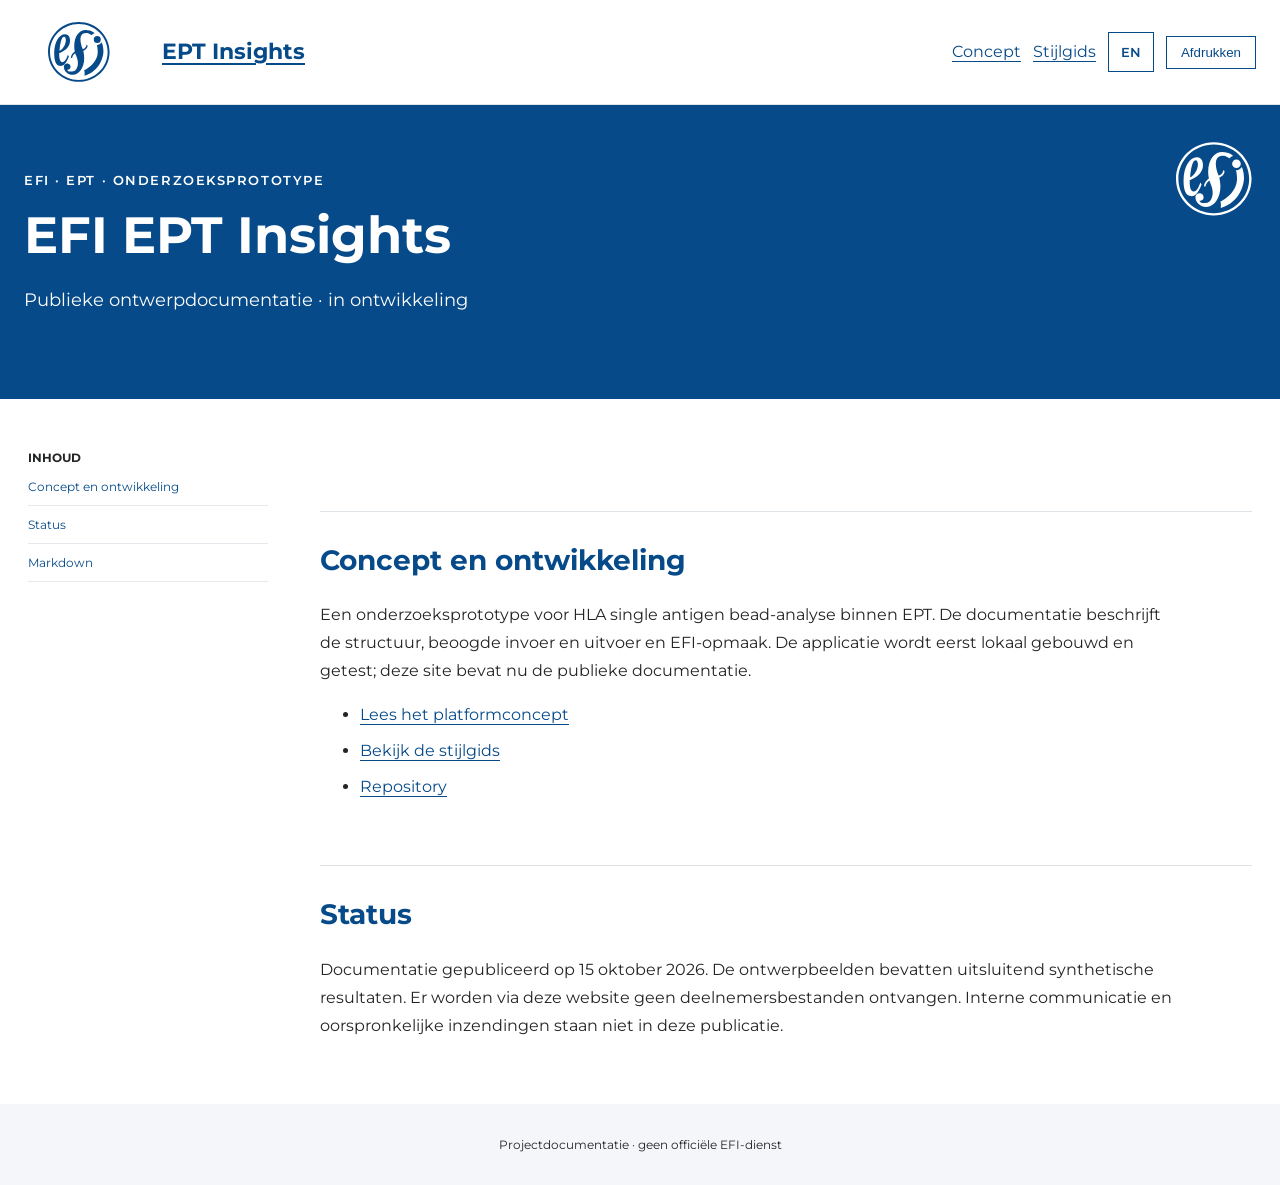
==== docs/index.html @ ce4183cf "Publish curated bilingual EPT concept and EFI style documentation" ====
<!doctype html><html lang="nl"><head><meta charset="utf-8"><meta name="viewport" content="width=device-width,initial-scale=1"><meta name="referrer" content="strict-origin-when-cross-origin"><title>EFI EPT Insights</title><link rel="icon" href="assets/logo-color.svg"><link rel="stylesheet" href="assets/efi.css"></head><body><header class="top"><img src="assets/logo-color.svg" alt="EFI"><a class="brand" href="index_NL.html">EPT Insights</a><div class="header-actions"><a href="concept_NL.html">Concept</a><a href="style_NL.html">Stijlgids</a><a class="language-switch" href="index_EN.html" lang="en" hreflang="en">EN</a><button class="print" onclick="window.print()">Afdrukken</button></div></header><div class="hero"><div class="eyebrow">EFI · EPT · Onderzoeksprototype</div><h1>EFI EPT Insights</h1><p>Publieke ontwerpdocumentatie · in ontwikkeling</p><img class="hero-logo" src="assets/logo-white.svg" alt="EFI"></div><div class="layout"><aside><strong>INHOUD</strong><a href="#concept-en-ontwikkeling">Concept en ontwikkeling</a><a href="#status">Status</a><a href="index_NL.md">Markdown</a></aside><main><h2 id="concept-en-ontwikkeling">Concept en ontwikkeling</h2>
<p>Een onderzoeksprototype voor HLA single antigen bead-analyse binnen EPT. De documentatie beschrijft de structuur, beoogde invoer en uitvoer en EFI-opmaak. De applicatie wordt eerst lokaal gebouwd en getest; deze site bevat nu de publieke documentatie.</p>
<ul>
<li><a href="concept_NL.html">Lees het platformconcept</a></li>
<li><a href="style_NL.html">Bekijk de stijlgids</a></li>
<li><a href="https://github.com/espierin/ept">Repository</a></li>
</ul>
<h2 id="status">Status</h2>
<p>Documentatie gepubliceerd op 15 oktober 2026. De ontwerpbeelden bevatten uitsluitend synthetische resultaten. Er worden via deze website geen deelnemersbestanden ontvangen. Interne communicatie en oorspronkelijke inzendingen staan niet in deze publicatie.</p></main></div><footer>Projectdocumentatie · geen officiële EFI-dienst</footer></body></html>
---- docs/assets/efi.css ----
@font-face{font-family:Montserrat;src:url('montserrat-variable.ttf');font-weight:100 900;font-display:swap}
@font-face{font-family:Montserrat;src:url('montserrat-italic-variable.ttf');font-weight:100 900;font-style:italic;font-display:swap}
:root{--blue:#064a89;--coral:#de5757;--ink:#232424;--surface:#f4f6f9}*{box-sizing:border-box}html{scroll-behavior:smooth}body{margin:0;color:var(--ink);font:400 16px/1.75 Montserrat,Arial,sans-serif;background:white}a{color:var(--blue);text-underline-offset:4px}a:focus-visible,button:focus-visible{outline:3px solid var(--blue);outline-offset:4px;box-shadow:0 0 0 3px white}.top{padding:22px max(24px,calc((100vw - 1320px)/2));display:flex;align-items:center;gap:28px;border-bottom:1px solid #dfe4e8}.top img{width:110px;height:60px;object-fit:contain}.top span{font-size:13px;font-weight:600}.hero{background:var(--blue);color:white;padding:64px max(24px,calc((100vw - 1320px)/2))}.hero h1{font-size:clamp(32px,4vw,56px);line-height:1.2;margin:12px 0 20px;max-width:950px}.hero p{max-width:850px;font-size:18px}.eyebrow{font-size:13px;font-weight:600;letter-spacing:.12em;text-transform:uppercase}.layout{max-width:1380px;margin:auto;display:grid;grid-template-columns:240px minmax(0,1fr);gap:52px;padding:48px 28px}aside{align-self:start;position:sticky;top:20px;max-height:93vh;overflow:auto;font-size:12px}aside a{display:block;padding:8px 0;text-decoration:none;border-bottom:1px solid #e5e8ed}main{min-width:0}h2{font-size:28px;line-height:1.35;color:var(--blue);margin:64px 0 22px;scroll-margin-top:24px;border-top:1px solid #dfe4e8;padding-top:30px}h3{font-size:21px;line-height:1.4;margin:30px 0 16px}p{max-width:78ch}main>h1{font-size:30px;line-height:1.3;margin-top:64px}code{font-family:Consolas,monospace;font-size:.9em;overflow-wrap:anywhere;background:var(--surface);padding:2px 4px}pre{padding:24px;background:var(--surface);overflow:auto}pre code{padding:0}table{width:100%;border-collapse:collapse;font-size:13px;line-height:1.65}th,td{text-align:left;vertical-align:top;padding:12px;border-bottom:1px solid #dfe4e8;min-width:110px}th{background:var(--surface);font-weight:700}td a{overflow-wrap:anywhere}.table-scroll{overflow-x:auto;margin:24px 0}li{margin:8px 0}.swatches{display:grid;grid-template-columns:repeat(3,1fr);gap:18px}.swatch{border:1px solid #dfe4e8;padding-bottom:14px}.swatch>div{height:82px;border-bottom:1px solid #ddd}.swatch strong,.swatch code{display:block;margin:10px 14px 0}.swatch code{background:white}.specimen{background:var(--surface);padding:28px;margin:30px 0}.specimen h3{margin-top:0}.samples{display:flex;flex-wrap:wrap;gap:12px}.btn{display:inline-block;padding:12px 20px;background:var(--blue);color:white;border:1px solid var(--blue);font:600 14px Montserrat,Arial;cursor:pointer}.btn.secondary{background:var(--coral);color:black;border-color:var(--coral)}.btn.light{background:#eaeaea;color:black;border-color:#eaeaea}.sample-title{font-size:36px;line-height:1.25;font-weight:700;color:var(--blue)}.sample-text{font-size:18px;line-height:28px;font-weight:300}.sample-quote{font-style:italic;color:var(--blue);border-left:3px solid var(--coral);padding-left:20px}.visuals{display:grid;grid-template-columns:1fr 1fr;gap:24px}figure{margin:0}figure img{width:100%;height:auto;display:block;border:1px solid #dfe4e8}figcaption{font-size:12px;line-height:1.6;margin-top:12px}.note{border-left:4px solid var(--coral);padding:18px 24px;background:var(--surface)}footer{background:var(--surface);padding:30px;text-align:center;font-size:12px}.print{margin-left:auto;background:white;color:var(--blue);border:1px solid var(--blue);padding:8px 14px;cursor:pointer}@media(max-width:850px){.layout{grid-template-columns:1fr;padding:28px 20px;gap:16px}aside{position:static;max-height:none;display:grid;grid-template-columns:1fr 1fr;gap:0 20px}.hero{padding:38px 24px}.swatches{grid-template-columns:repeat(2,1fr)}h2{font-size:24px}.visuals{grid-template-columns:1fr}}@media(prefers-reduced-motion:reduce){html{scroll-behavior:auto}}@media print{aside,.print{display:none}.layout{display:block;padding:0}.hero{padding:24px;background:white;color:var(--blue)}.top{padding:12px}h2{break-after:avoid}tr,figure,.swatch{break-inside:avoid}body{font-size:10pt}a{color:inherit}.table-scroll{overflow:visible}footer{display:none}}

.language-switch{border:1px solid #064a89;padding:8px 12px;text-decoration:none;font-size:13px;font-weight:600;white-space:nowrap}.header-actions{margin-left:auto;display:flex;align-items:center;gap:12px}.top .print{margin-left:0}.language-switch[aria-current]{background:#064a89;color:#fff}.language-switch:hover{background:#f4f6f9}.top{flex-wrap:wrap}aside a{overflow-wrap:anywhere}@media(max-width:500px){.header-actions{margin-left:0;width:100%}.top span{font-size:11px}}
main p:has(> img){max-width:100%}main p>img{display:block;width:100%;height:auto;margin:24px 0;border:1px solid #dfe4e8}

.hero{position:relative;padding-right:max(140px,calc((100vw - 1320px)/2 + 120px))}.hero-logo{position:absolute;right:max(28px,calc((100vw - 1320px)/2));top:36px;width:76px;height:76px}.top .brand{color:var(--blue);font-weight:700;font-size:22px}.hero p{max-width:70ch}.top a{white-space:nowrap}@media(max-width:600px){.hero{padding-right:24px;padding-top:126px}.hero-logo{top:24px;left:24px;width:64px;height:64px}.top{padding:18px;gap:14px}.top img{width:65px;height:48px}}
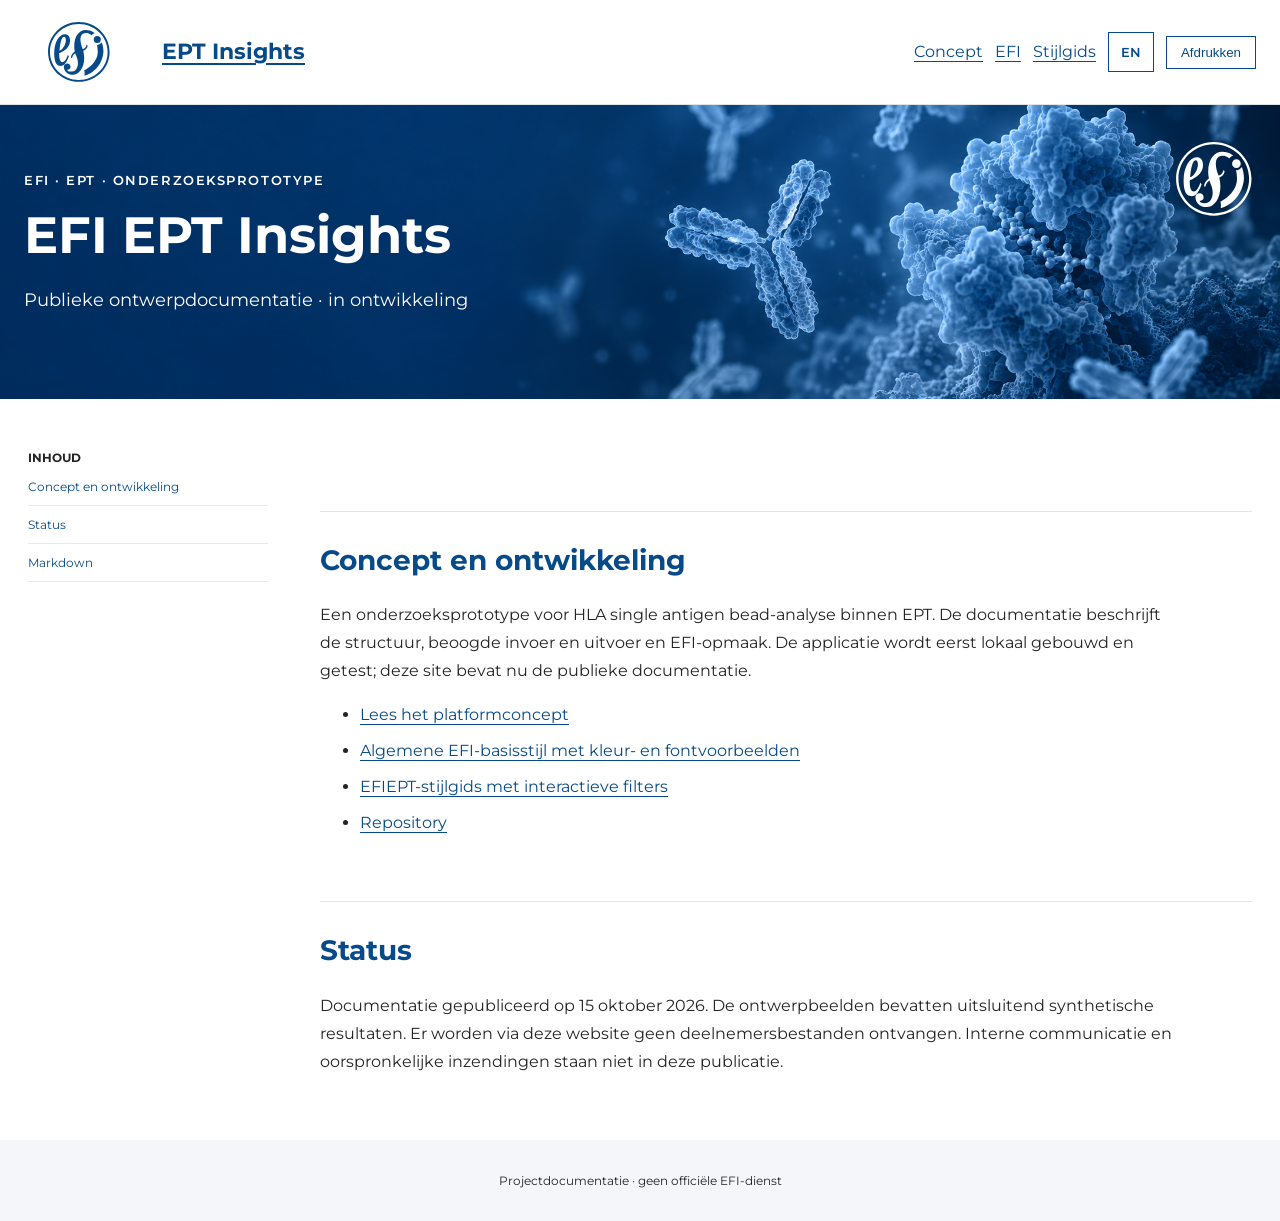
==== commit 04d8220a: "Add visual EFI foundation guide, interactive style specimens and sticky navigation" ====
--- a/docs/index.html
+++ b/docs/index.html
@@ -1,8 +1,9 @@
-<!doctype html><html lang="nl"><head><meta charset="utf-8"><meta name="viewport" content="width=device-width,initial-scale=1"><meta name="referrer" content="strict-origin-when-cross-origin"><title>EFI EPT Insights</title><link rel="icon" href="assets/logo-color.svg"><link rel="stylesheet" href="assets/efi.css"></head><body><header class="top"><img src="assets/logo-color.svg" alt="EFI"><a class="brand" href="index_NL.html">EPT Insights</a><div class="header-actions"><a href="concept_NL.html">Concept</a><a href="style_NL.html">Stijlgids</a><a class="language-switch" href="index_EN.html" lang="en" hreflang="en">EN</a><button class="print" onclick="window.print()">Afdrukken</button></div></header><div class="hero"><div class="eyebrow">EFI · EPT · Onderzoeksprototype</div><h1>EFI EPT Insights</h1><p>Publieke ontwerpdocumentatie · in ontwikkeling</p><img class="hero-logo" src="assets/logo-white.svg" alt="EFI"></div><div class="layout"><aside><strong>INHOUD</strong><a href="#concept-en-ontwikkeling">Concept en ontwikkeling</a><a href="#status">Status</a><a href="index_NL.md">Markdown</a></aside><main><h2 id="concept-en-ontwikkeling">Concept en ontwikkeling</h2>
+<!doctype html><html lang="nl"><head><meta charset="utf-8"><meta name="viewport" content="width=device-width,initial-scale=1"><meta name="referrer" content="strict-origin-when-cross-origin"><title>EFI EPT Insights</title><link rel="icon" href="assets/logo-color.svg"><link rel="stylesheet" href="assets/efi.css"><link rel="stylesheet" href="assets/specimen.css"><script src="assets/style-demo.js" defer></script></head><body><header class="top"><img src="assets/logo-color.svg" alt="EFI"><a class="brand" href="index_NL.html">EPT Insights</a><div class="header-actions"><a href="concept_NL.html">Concept</a><a href="efi-style_NL.html">EFI</a><a href="style_NL.html">Stijlgids</a><a class="language-switch" href="index_EN.html" lang="en" hreflang="en">EN</a><button class="print" onclick="window.print()">Afdrukken</button></div></header><div class="hero"><div class="eyebrow">EFI · EPT · Onderzoeksprototype</div><h1>EFI EPT Insights</h1><p>Publieke ontwerpdocumentatie · in ontwikkeling</p><img class="hero-logo" src="assets/logo-white.svg" alt="EFI"></div><div class="layout"><aside><strong>INHOUD</strong><a href="#concept-en-ontwikkeling">Concept en ontwikkeling</a><a href="#status">Status</a><a href="index_NL.md">Markdown</a></aside><main><h2 id="concept-en-ontwikkeling">Concept en ontwikkeling</h2>
 <p>Een onderzoeksprototype voor HLA single antigen bead-analyse binnen EPT. De documentatie beschrijft de structuur, beoogde invoer en uitvoer en EFI-opmaak. De applicatie wordt eerst lokaal gebouwd en getest; deze site bevat nu de publieke documentatie.</p>
 <ul>
 <li><a href="concept_NL.html">Lees het platformconcept</a></li>
-<li><a href="style_NL.html">Bekijk de stijlgids</a></li>
+<li><a href="efi-style_NL.html">Algemene EFI-basisstijl met kleur- en fontvoorbeelden</a></li>
+<li><a href="efi-style_NL.html">EFI</a><a href="style_NL.html">EPT-stijlgids met interactieve filters</a></li>
 <li><a href="https://github.com/espierin/ept">Repository</a></li>
 </ul>
 <h2 id="status">Status</h2>
--- a/docs/assets/specimen.css
+++ b/docs/assets/specimen.css
@@ -0,0 +1 @@
+.colour-grid{display:grid;grid-template-columns:repeat(4,minmax(0,1fr));gap:16px;margin:28px 0}.colour-card{border:1px solid #DFE4E8;background:white}.colour-chip{height:92px;border-bottom:1px solid #DFE4E8}.colour-card strong,.colour-card code,.colour-card small{display:block;margin:7px 12px}.colour-card code{background:transparent;padding:0}.colour-card small{font-size:11px;color:#5E6568;margin-bottom:12px}.type-specimen,.button-specimen,.ept-specimen{padding:26px;border:1px solid #DFE4E8;background:#F4F6F9;margin:26px 0}.type-specimen .type-title{font-size:38px;line-height:1.25;font-weight:700;color:#064A89}.type-specimen .type-h2{font-size:28px;line-height:1.3;font-weight:700;color:#064A89;margin:20px 0 14px}.type-specimen .type-body{font-size:18px;line-height:1.7;font-weight:400}.type-specimen .weight-row{display:flex;gap:24px;flex-wrap:wrap;font-size:20px}.type-specimen .weight-row span{padding:8px 0}.button-demo{border:2px solid #064A89;background:#F4F6F9;color:#064A89;font:600 14px Montserrat,system-ui,sans-serif;min-height:44px;padding:10px 20px;cursor:pointer;border-radius:4px}.button-demo.primary,.button-demo[aria-pressed=true]{background:#064A89;color:white}.button-demo.secondary{background:#DE5757;color:#232424;border-color:#DE5757}.button-demo.light{background:#EAEAEA;color:#232424;border-color:#EAEAEA}.button-demo:disabled{background:#EAEAEA;border-color:#DFE4E8;color:#5E6568;cursor:not-allowed}.button-demo:focus-visible{outline:3px solid #064A89;outline-offset:4px;box-shadow:0 0 0 2px white}.button-demo:not(:disabled):hover{filter:brightness(.94)}.button-row{display:flex;gap:12px;flex-wrap:wrap;margin:10px 0}.ept-control-grid{display:grid;grid-template-columns:120px minmax(0,1fr);gap:10px 12px;align-items:center}.ept-control-grid .button-row{margin:0}.ept-control-grid strong{color:#064A89}.button-demo.locus{border-color:#DE5757;color:#232424}.button-demo.locus[aria-pressed=true]{background:#DE5757;color:#232424}.logo-examples{display:grid;grid-template-columns:1fr 1fr;border:1px solid #DFE4E8;margin:26px 0}.logo-examples figure{display:flex;flex-direction:column;align-items:center;justify-content:center;padding:30px;min-height:160px}.logo-examples figure:last-child{background:#064A89;color:white}.logo-examples img{width:90px;height:90px;object-fit:contain;border:0}.logo-examples figcaption{margin-top:16px}.token-note{font-size:12px;color:#5E6568}.hero{background:#064A89 url('antibody-hla-banner.png') center/cover no-repeat}.hero-logo{object-fit:contain}html{scroll-padding-top:var(--nav-height,110px)}.top{position:sticky;top:0;z-index:100;background:white;border-bottom:1px solid #DFE4E8}.layout h2,.layout h3{scroll-margin-top:calc(var(--nav-height,110px) + 20px)}aside{top:calc(var(--nav-height,110px) + 15px);max-height:calc(100vh - var(--nav-height,110px) - 30px)}@media(max-width:950px){.colour-grid{grid-template-columns:repeat(2,minmax(0,1fr))}.header-actions{flex-wrap:wrap}}@media(max-width:550px){.ept-control-grid{grid-template-columns:1fr}.logo-examples{grid-template-columns:1fr}.type-specimen .type-title{font-size:30px}.type-specimen,.button-specimen,.ept-specimen{padding:16px}.top{gap:12px}.top .brand{font-size:18px}.top .header-actions{width:100%;margin-left:0;gap:12px}.top .header-actions a{font-size:12px}.colour-card code{font-size:11px;overflow-wrap:anywhere}}@media print{.top{position:static}.hero{background:#064A89!important;print-color-adjust:exact}.colour-chip{print-color-adjust:exact}.layout h2{scroll-margin-top:0}}
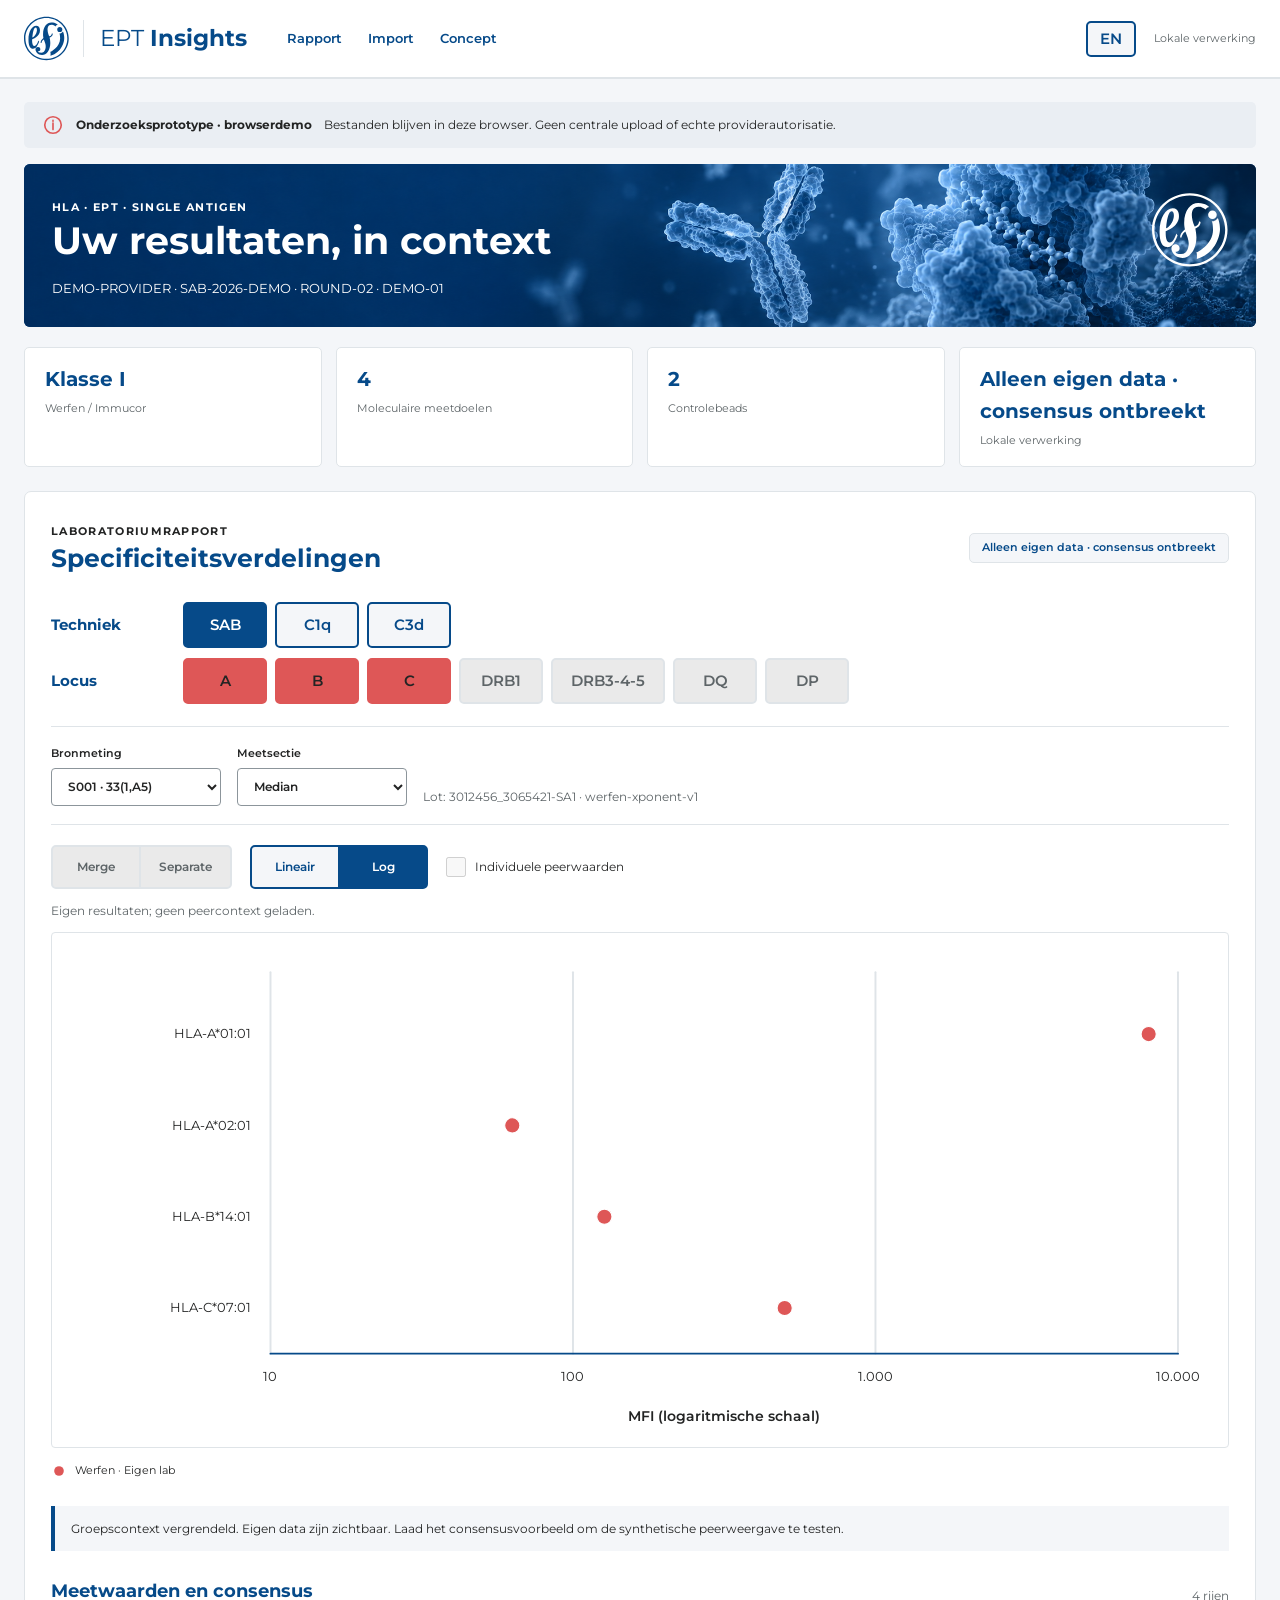
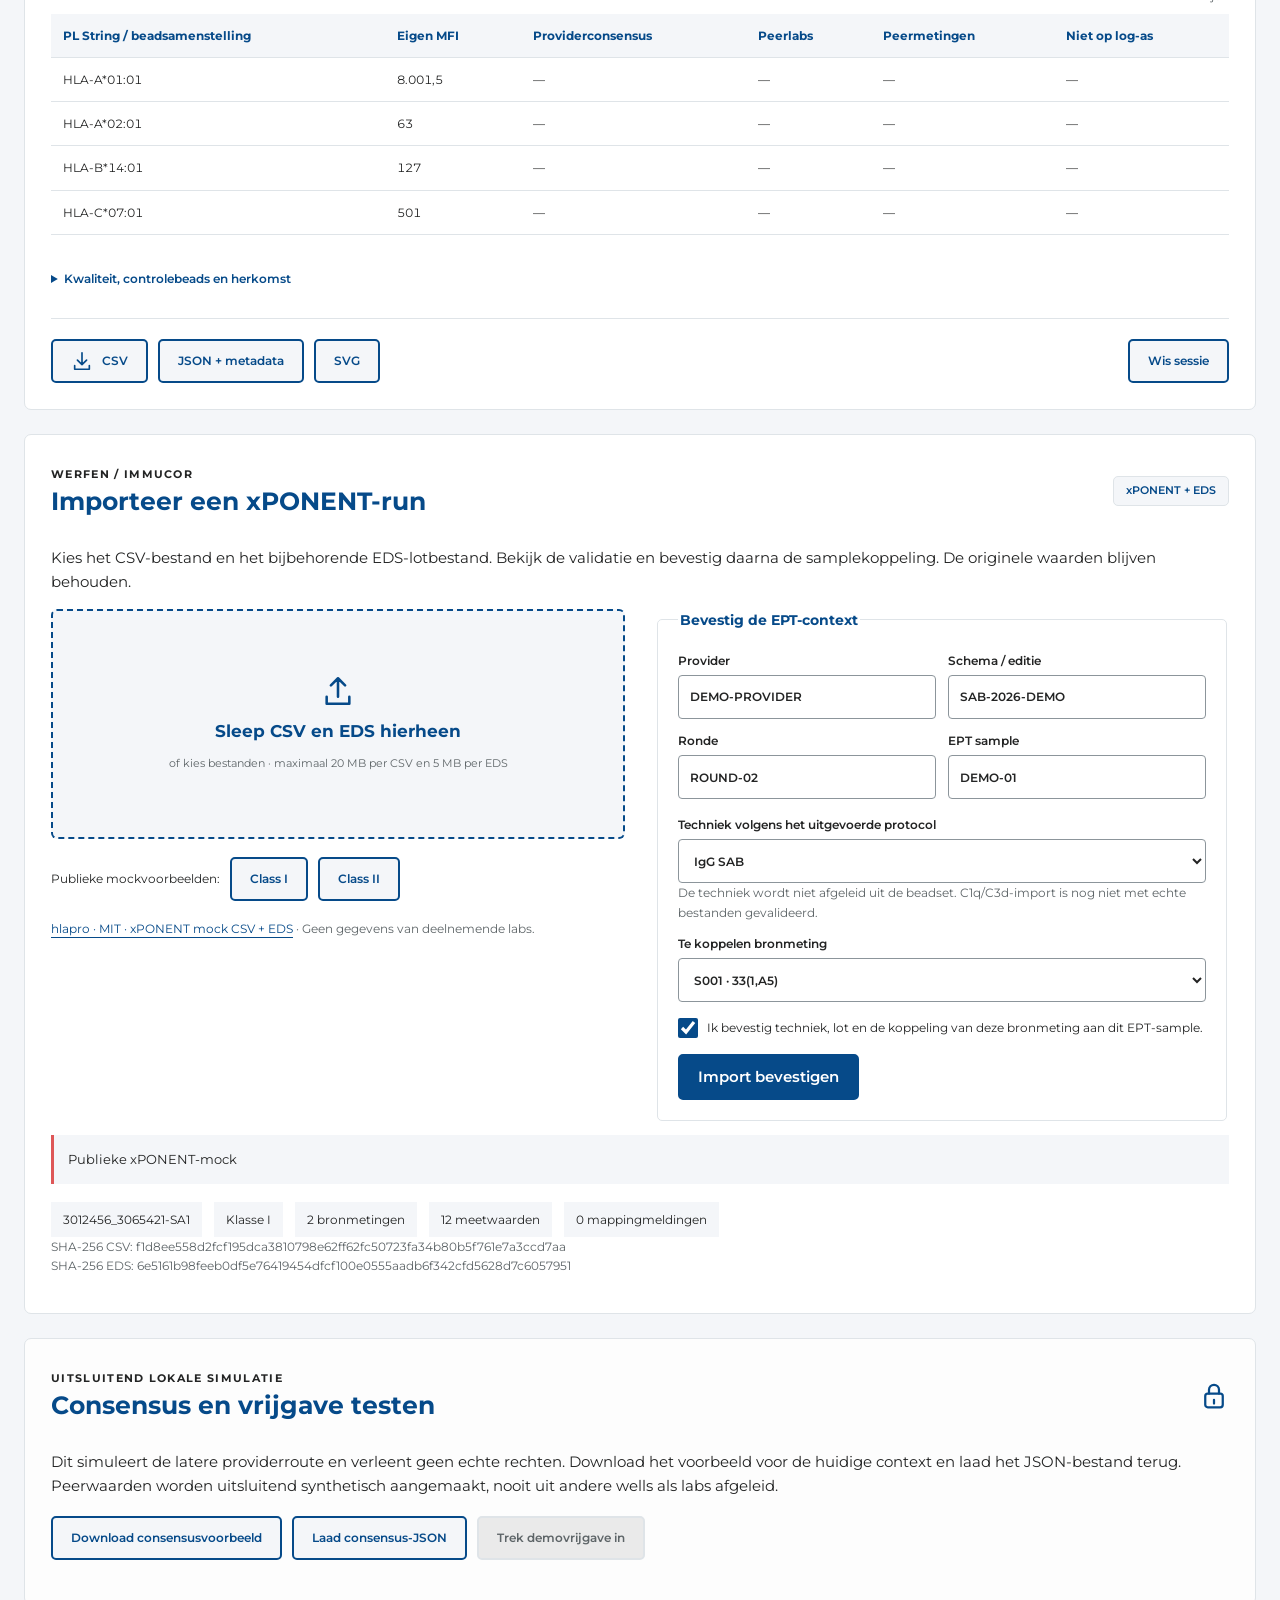
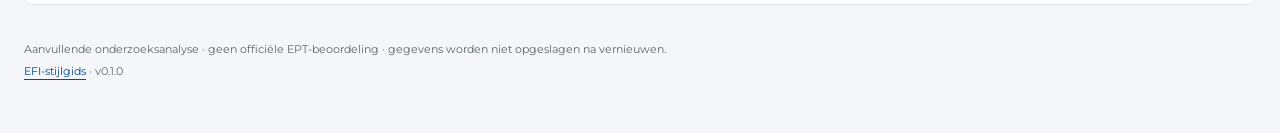
==== commit 53a632e5: "Publish browser prototype to Pages with allowlisted assets and online workflow checks" ====
--- a/docs/index.html
+++ b/docs/index.html
@@ -1,10 +1 @@
-<!doctype html><html lang="nl"><head><meta charset="utf-8"><meta name="viewport" content="width=device-width,initial-scale=1"><meta name="referrer" content="strict-origin-when-cross-origin"><title>EFI EPT Insights</title><link rel="icon" href="assets/logo-color.svg"><link rel="stylesheet" href="assets/efi.css"><link rel="stylesheet" href="assets/specimen.css"><script src="assets/style-demo.js" defer></script></head><body><header class="top"><img src="assets/logo-color.svg" alt="EFI"><a class="brand" href="index_NL.html">EPT Insights</a><div class="header-actions"><a href="concept_NL.html">Concept</a><a href="efi-style_NL.html">EFI</a><a href="style_NL.html">Stijlgids</a><a class="language-switch" href="index_EN.html" lang="en" hreflang="en">EN</a><button class="print" onclick="window.print()">Afdrukken</button></div></header><div class="hero"><div class="eyebrow">EFI · EPT · Onderzoeksprototype</div><h1>EFI EPT Insights</h1><p>Publieke ontwerpdocumentatie · in ontwikkeling</p><img class="hero-logo" src="assets/logo-white.svg" alt="EFI"></div><div class="layout"><aside><strong>INHOUD</strong><a href="#concept-en-ontwikkeling">Concept en ontwikkeling</a><a href="#status">Status</a><a href="index_NL.md">Markdown</a></aside><main><h2 id="concept-en-ontwikkeling">Concept en ontwikkeling</h2>
-<p>Een onderzoeksprototype voor HLA single antigen bead-analyse binnen EPT. De documentatie beschrijft de structuur, beoogde invoer en uitvoer en EFI-opmaak. De applicatie wordt eerst lokaal gebouwd en getest; deze site bevat nu de publieke documentatie.</p>
-<ul>
-<li><a href="concept_NL.html">Lees het platformconcept</a></li>
-<li><a href="efi-style_NL.html">Algemene EFI-basisstijl met kleur- en fontvoorbeelden</a></li>
-<li><a href="efi-style_NL.html">EFI</a><a href="style_NL.html">EPT-stijlgids met interactieve filters</a></li>
-<li><a href="https://github.com/espierin/ept">Repository</a></li>
-</ul>
-<h2 id="status">Status</h2>
-<p>Documentatie gepubliceerd op 15 oktober 2026. De ontwerpbeelden bevatten uitsluitend synthetische resultaten. Er worden via deze website geen deelnemersbestanden ontvangen. Interne communicatie en oorspronkelijke inzendingen staan niet in deze publicatie.</p></main></div><footer>Projectdocumentatie · geen officiële EFI-dienst</footer></body></html>+<!doctype html><html lang="nl"><head><meta charset="utf-8"><meta name="viewport" content="width=device-width,initial-scale=1"><meta http-equiv="refresh" content="0;url=app/"><title>EFI EPT Insights</title></head><body><p><a href="app/">Open EFI EPT Insights</a></p><p><a href="index_NL.html">Documentatie · Nederlands</a> · <a href="index_EN.html">Documentation · English</a></p></body></html>
